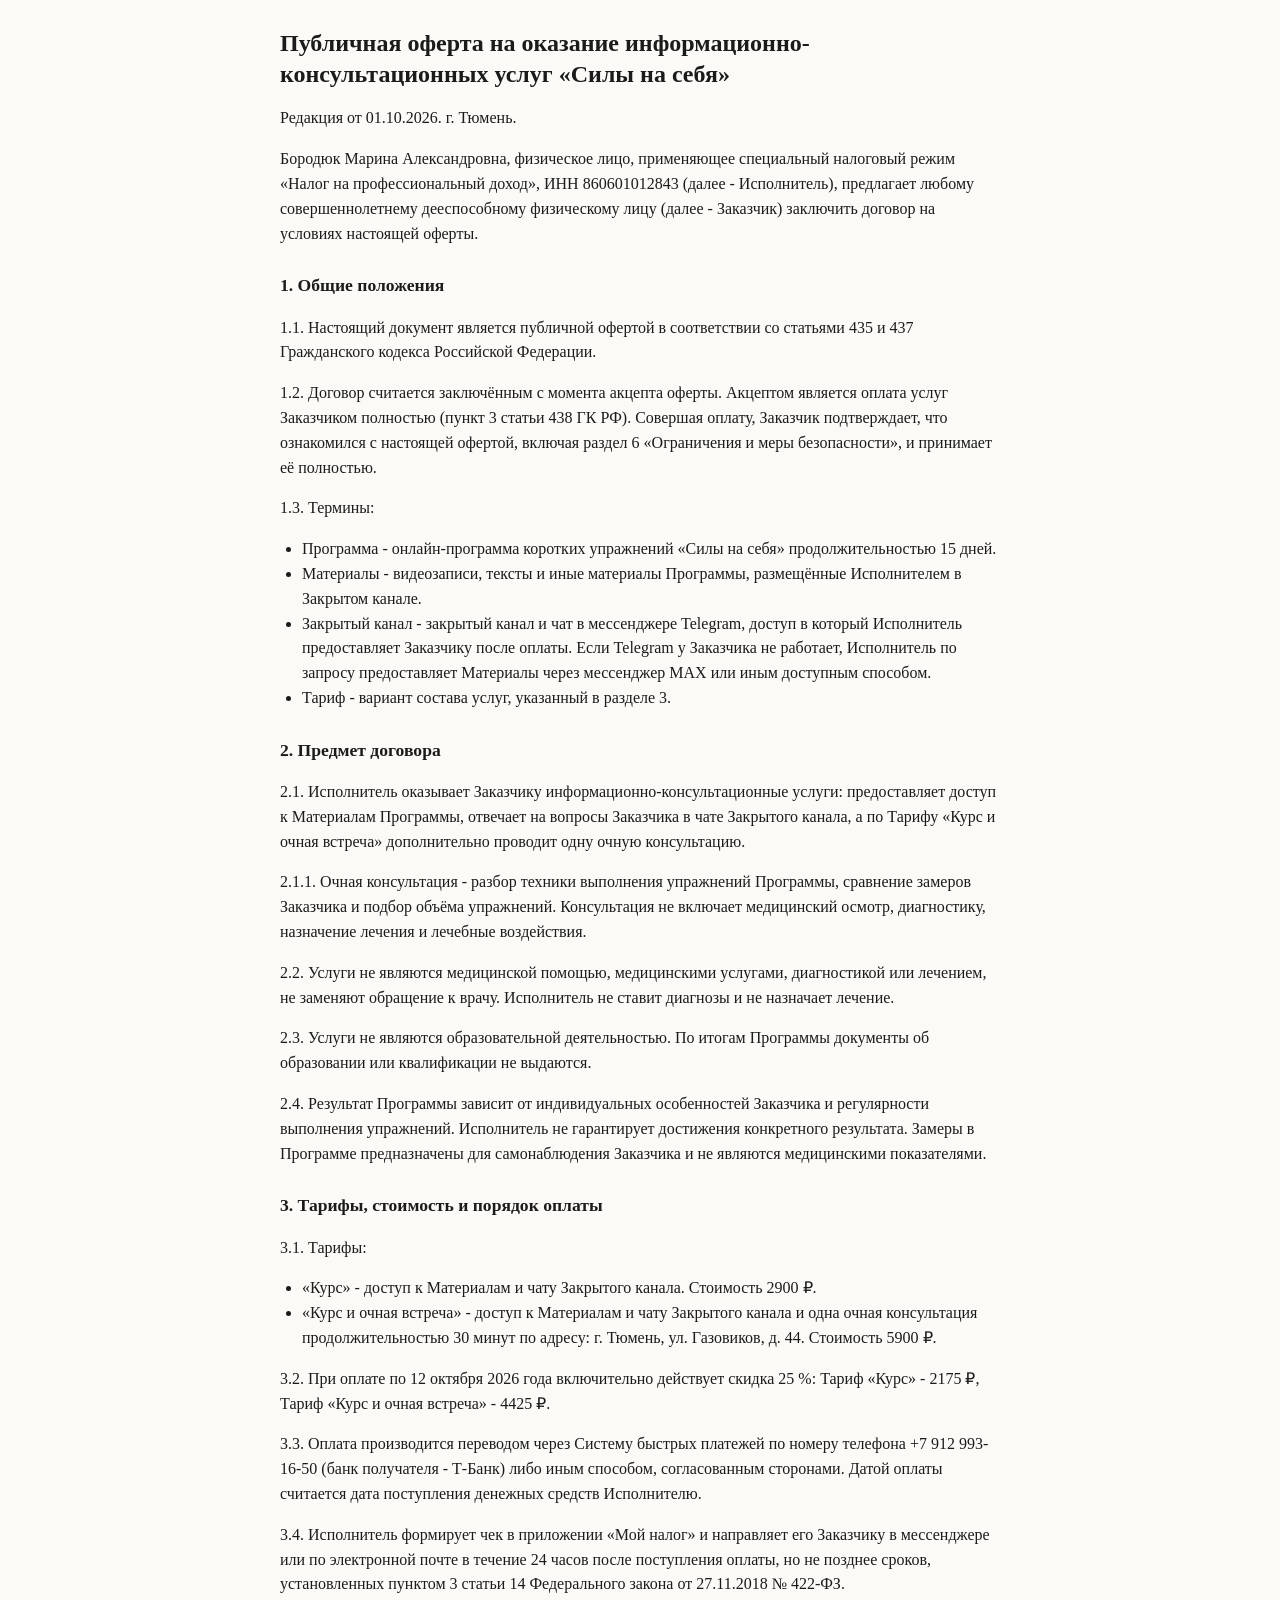
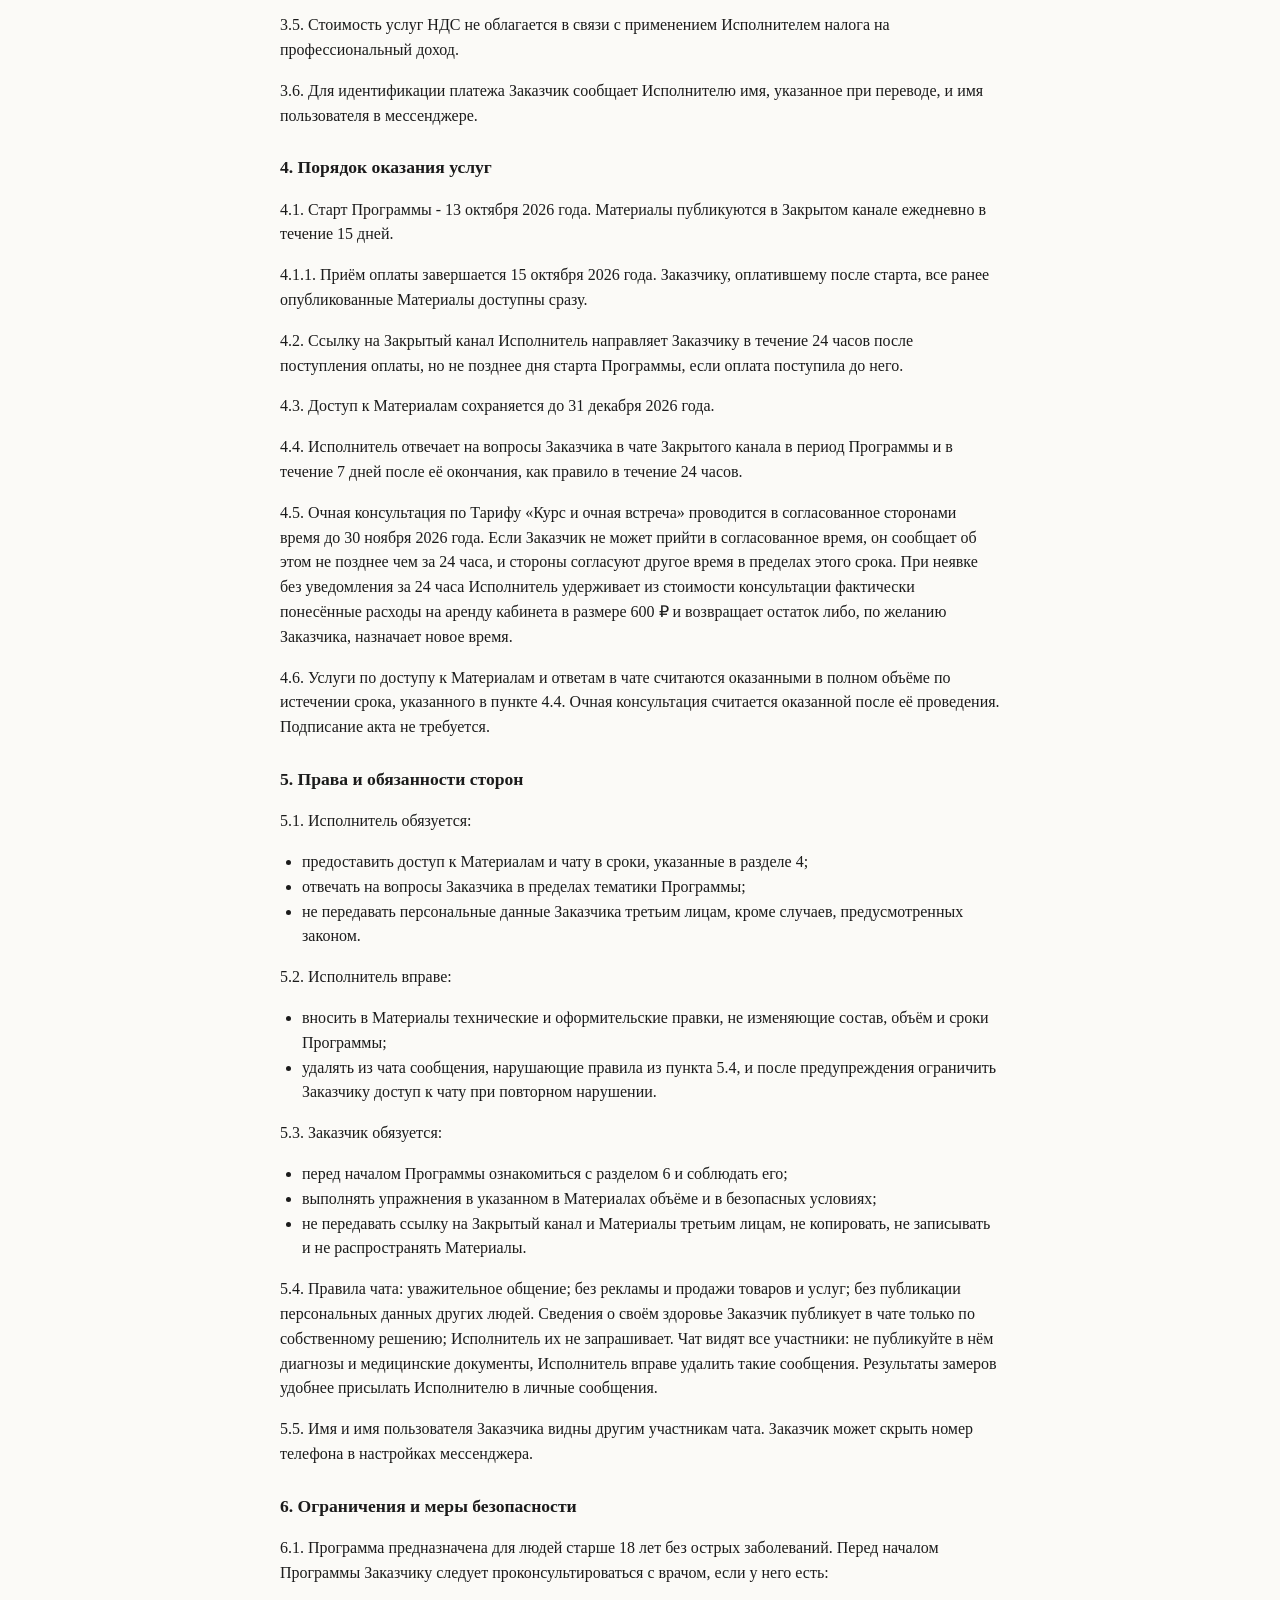
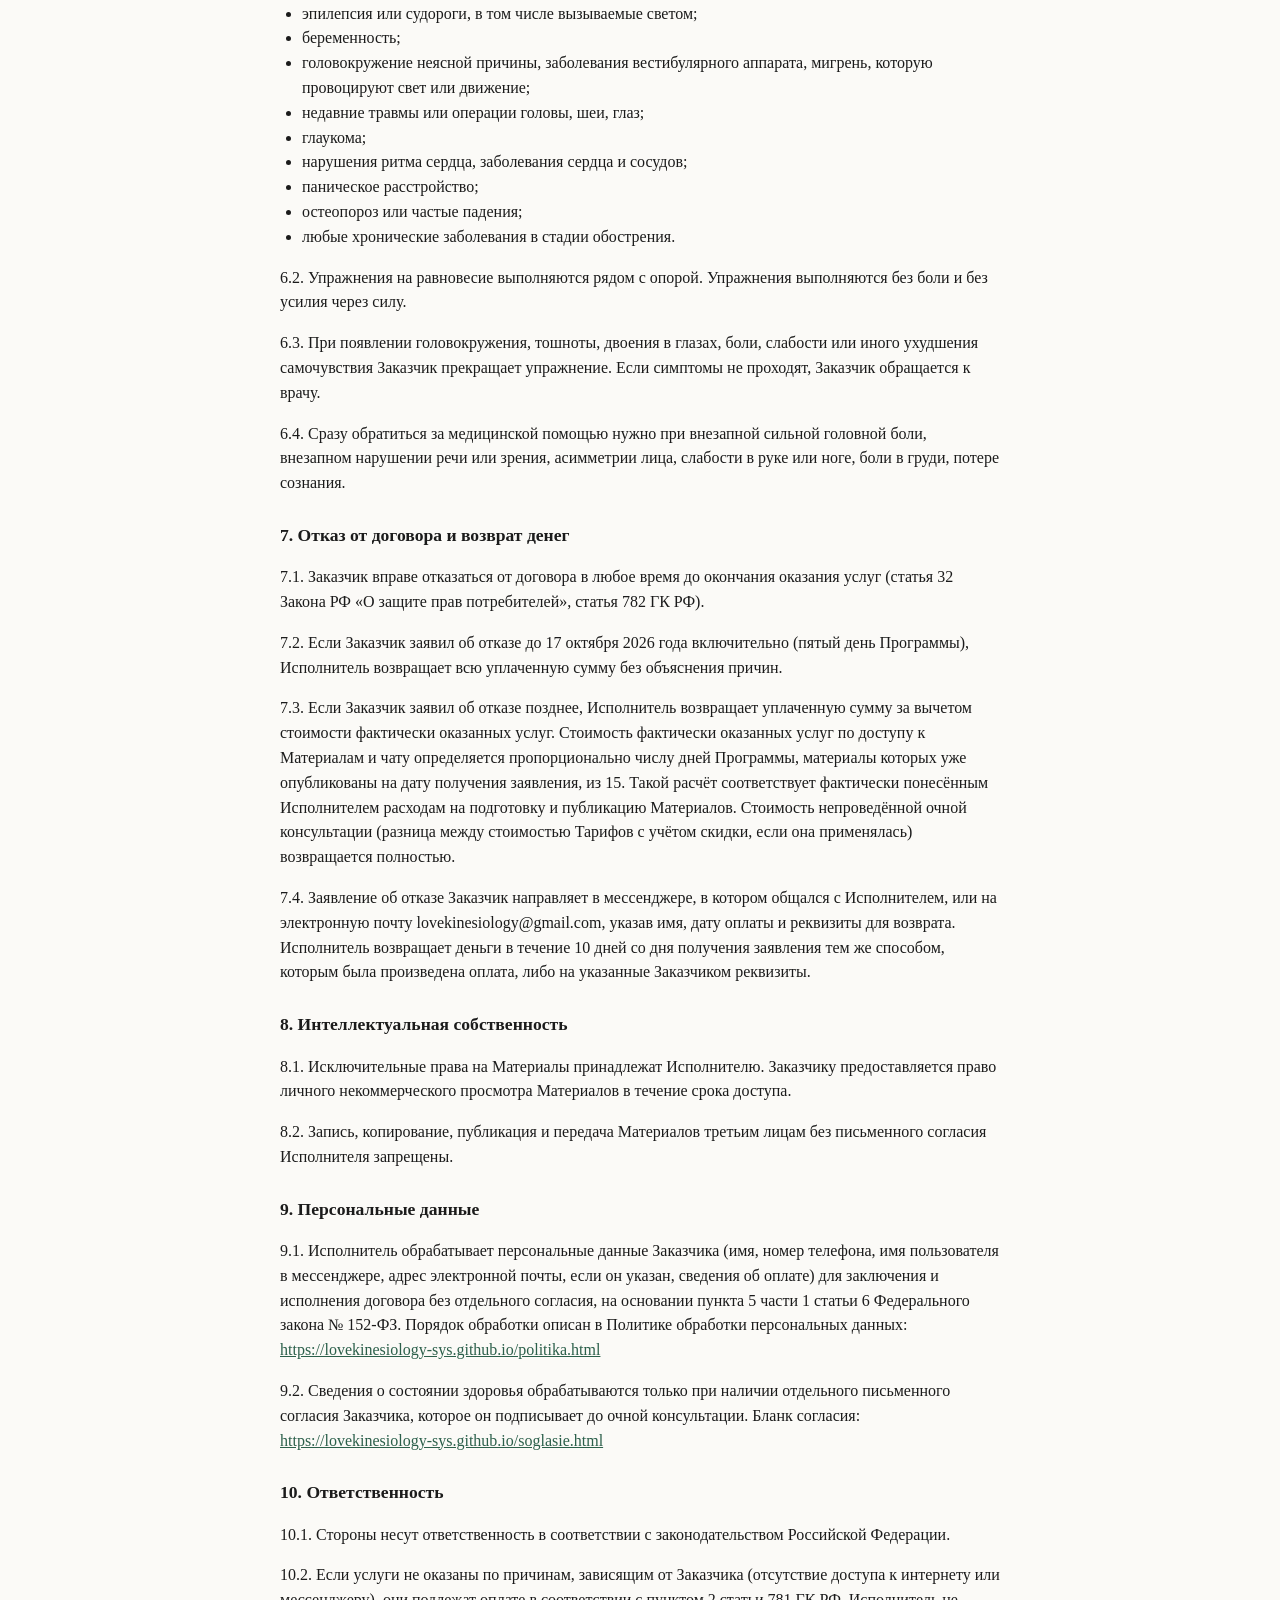
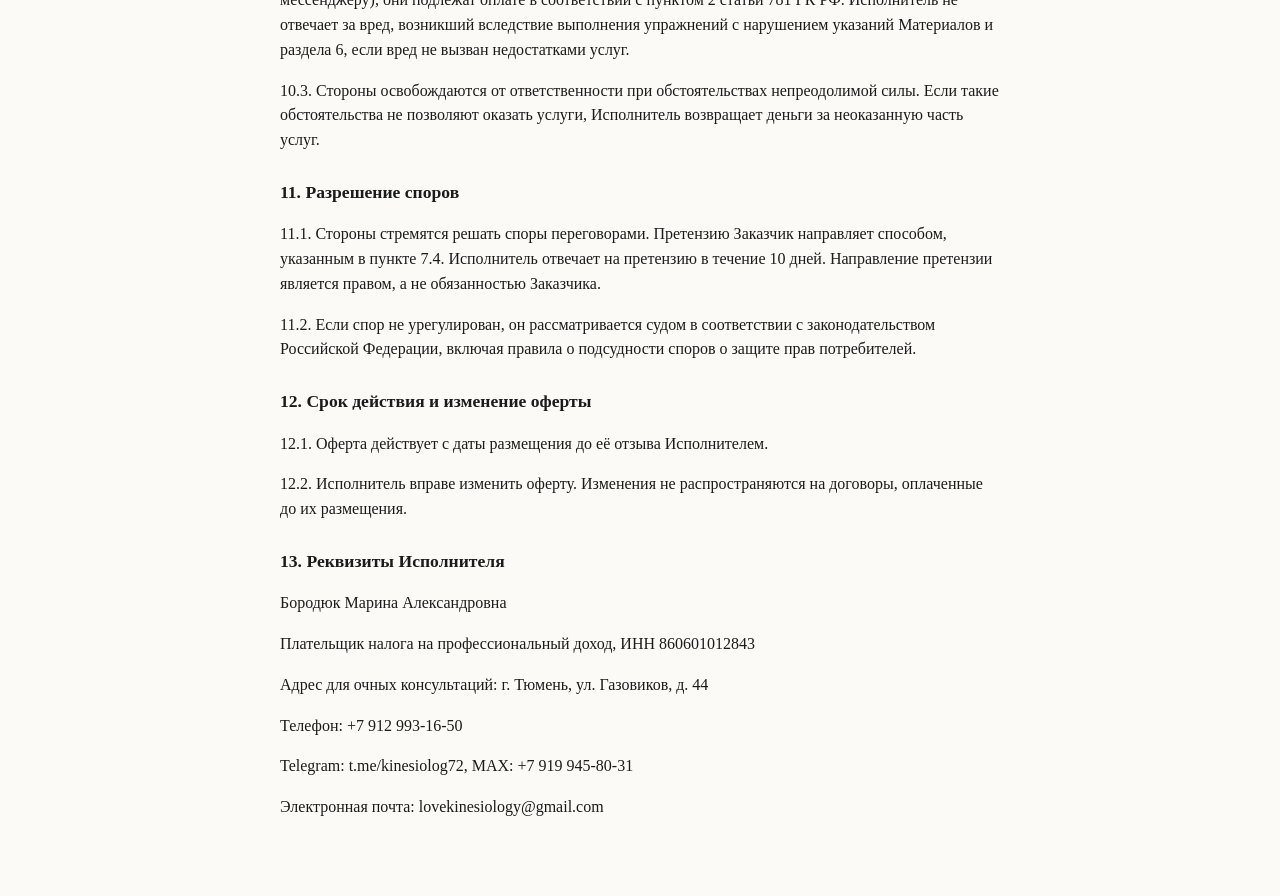
==== oferta.html @ 78948d93 "Add files via upload" ====
<!DOCTYPE html>
<html lang="ru"><head><meta charset="utf-8"><meta name="viewport" content="width=device-width, initial-scale=1">
<title>Публичная оферта «Силы на себя» - Марина Бородюк</title>
<style>
body{font-family:Georgia,"Times New Roman",serif;max-width:720px;margin:0 auto;padding:28px 20px 60px;line-height:1.55;color:#1b1b1b;background:#fbfaf7}
h1{font-size:1.5rem;line-height:1.3;margin:0 0 6px}h2{font-size:1.1rem;margin:26px 0 8px}
table{border-collapse:collapse;width:100%;margin:12px 0;font-size:.95rem}td,th{border:1px solid #d9d4c7;padding:8px;vertical-align:top;text-align:left;background:#fff}
a{color:#2b5f4a;word-break:break-word}ul{padding-left:22px}
</style></head><body>
<h1>Публичная оферта на оказание информационно-консультационных услуг «Силы на себя»</h1>
<p>Редакция от 01.10.2026. г. Тюмень.</p>
<p>Бородюк Марина Александровна, физическое лицо, применяющее специальный налоговый режим «Налог на профессиональный доход», ИНН 860601012843 (далее - Исполнитель), предлагает любому совершеннолетнему дееспособному физическому лицу (далее - Заказчик) заключить договор на условиях настоящей оферты.</p>
<h2>1. Общие положения</h2>
<p>1.1. Настоящий документ является публичной офертой в соответствии со статьями 435 и 437 Гражданского кодекса Российской Федерации.</p>
<p>1.2. Договор считается заключённым с момента акцепта оферты. Акцептом является оплата услуг Заказчиком полностью (пункт 3 статьи 438 ГК РФ). Совершая оплату, Заказчик подтверждает, что ознакомился с настоящей офертой, включая раздел 6 «Ограничения и меры безопасности», и принимает её полностью.</p>
<p>1.3. Термины:</p>
<ul>
<li>Программа - онлайн-программа коротких упражнений «Силы на себя» продолжительностью 15 дней.</li>
<li>Материалы - видеозаписи, тексты и иные материалы Программы, размещённые Исполнителем в Закрытом канале.</li>
<li>Закрытый канал - закрытый канал и чат в мессенджере Telegram, доступ в который Исполнитель предоставляет Заказчику после оплаты. Если Telegram у Заказчика не работает, Исполнитель по запросу предоставляет Материалы через мессенджер MAX или иным доступным способом.</li>
<li>Тариф - вариант состава услуг, указанный в разделе 3.</li>
</ul>
<h2>2. Предмет договора</h2>
<p>2.1. Исполнитель оказывает Заказчику информационно-консультационные услуги: предоставляет доступ к Материалам Программы, отвечает на вопросы Заказчика в чате Закрытого канала, а по Тарифу «Курс и очная встреча» дополнительно проводит одну очную консультацию.</p>
<p>2.1.1. Очная консультация - разбор техники выполнения упражнений Программы, сравнение замеров Заказчика и подбор объёма упражнений. Консультация не включает медицинский осмотр, диагностику, назначение лечения и лечебные воздействия.</p>
<p>2.2. Услуги не являются медицинской помощью, медицинскими услугами, диагностикой или лечением, не заменяют обращение к врачу. Исполнитель не ставит диагнозы и не назначает лечение.</p>
<p>2.3. Услуги не являются образовательной деятельностью. По итогам Программы документы об образовании или квалификации не выдаются.</p>
<p>2.4. Результат Программы зависит от индивидуальных особенностей Заказчика и регулярности выполнения упражнений. Исполнитель не гарантирует достижения конкретного результата. Замеры в Программе предназначены для самонаблюдения Заказчика и не являются медицинскими показателями.</p>
<h2>3. Тарифы, стоимость и порядок оплаты</h2>
<p>3.1. Тарифы:</p>
<ul>
<li>«Курс» - доступ к Материалам и чату Закрытого канала. Стоимость 2900 ₽.</li>
<li>«Курс и очная встреча» - доступ к Материалам и чату Закрытого канала и одна очная консультация продолжительностью 30 минут по адресу: г. Тюмень, ул. Газовиков, д. 44. Стоимость 5900 ₽.</li>
</ul>
<p>3.2. При оплате по 12 октября 2026 года включительно действует скидка 25 %: Тариф «Курс» - 2175 ₽, Тариф «Курс и очная встреча» - 4425 ₽.</p>
<p>3.3. Оплата производится переводом через Систему быстрых платежей по номеру телефона +7 912 993-16-50 (банк получателя - Т-Банк) либо иным способом, согласованным сторонами. Датой оплаты считается дата поступления денежных средств Исполнителю.</p>
<p>3.4. Исполнитель формирует чек в приложении «Мой налог» и направляет его Заказчику в мессенджере или по электронной почте в течение 24 часов после поступления оплаты, но не позднее сроков, установленных пунктом 3 статьи 14 Федерального закона от 27.11.2018 № 422-ФЗ.</p>
<p>3.5. Стоимость услуг НДС не облагается в связи с применением Исполнителем налога на профессиональный доход.</p>
<p>3.6. Для идентификации платежа Заказчик сообщает Исполнителю имя, указанное при переводе, и имя пользователя в мессенджере.</p>
<h2>4. Порядок оказания услуг</h2>
<p>4.1. Старт Программы - 13 октября 2026 года. Материалы публикуются в Закрытом канале ежедневно в течение 15 дней.</p>
<p>4.1.1. Приём оплаты завершается 15 октября 2026 года. Заказчику, оплатившему после старта, все ранее опубликованные Материалы доступны сразу.</p>
<p>4.2. Ссылку на Закрытый канал Исполнитель направляет Заказчику в течение 24 часов после поступления оплаты, но не позднее дня старта Программы, если оплата поступила до него.</p>
<p>4.3. Доступ к Материалам сохраняется до 31 декабря 2026 года.</p>
<p>4.4. Исполнитель отвечает на вопросы Заказчика в чате Закрытого канала в период Программы и в течение 7 дней после её окончания, как правило в течение 24 часов.</p>
<p>4.5. Очная консультация по Тарифу «Курс и очная встреча» проводится в согласованное сторонами время до 30 ноября 2026 года. Если Заказчик не может прийти в согласованное время, он сообщает об этом не позднее чем за 24 часа, и стороны согласуют другое время в пределах этого срока. При неявке без уведомления за 24 часа Исполнитель удерживает из стоимости консультации фактически понесённые расходы на аренду кабинета в размере 600 ₽ и возвращает остаток либо, по желанию Заказчика, назначает новое время.</p>
<p>4.6. Услуги по доступу к Материалам и ответам в чате считаются оказанными в полном объёме по истечении срока, указанного в пункте 4.4. Очная консультация считается оказанной после её проведения. Подписание акта не требуется.</p>
<h2>5. Права и обязанности сторон</h2>
<p>5.1. Исполнитель обязуется:</p>
<ul>
<li>предоставить доступ к Материалам и чату в сроки, указанные в разделе 4;</li>
<li>отвечать на вопросы Заказчика в пределах тематики Программы;</li>
<li>не передавать персональные данные Заказчика третьим лицам, кроме случаев, предусмотренных законом.</li>
</ul>
<p>5.2. Исполнитель вправе:</p>
<ul>
<li>вносить в Материалы технические и оформительские правки, не изменяющие состав, объём и сроки Программы;</li>
<li>удалять из чата сообщения, нарушающие правила из пункта 5.4, и после предупреждения ограничить Заказчику доступ к чату при повторном нарушении.</li>
</ul>
<p>5.3. Заказчик обязуется:</p>
<ul>
<li>перед началом Программы ознакомиться с разделом 6 и соблюдать его;</li>
<li>выполнять упражнения в указанном в Материалах объёме и в безопасных условиях;</li>
<li>не передавать ссылку на Закрытый канал и Материалы третьим лицам, не копировать, не записывать и не распространять Материалы.</li>
</ul>
<p>5.4. Правила чата: уважительное общение; без рекламы и продажи товаров и услуг; без публикации персональных данных других людей. Сведения о своём здоровье Заказчик публикует в чате только по собственному решению; Исполнитель их не запрашивает. Чат видят все участники: не публикуйте в нём диагнозы и медицинские документы, Исполнитель вправе удалить такие сообщения. Результаты замеров удобнее присылать Исполнителю в личные сообщения.</p>
<p>5.5. Имя и имя пользователя Заказчика видны другим участникам чата. Заказчик может скрыть номер телефона в настройках мессенджера.</p>
<h2>6. Ограничения и меры безопасности</h2>
<p>6.1. Программа предназначена для людей старше 18 лет без острых заболеваний. Перед началом Программы Заказчику следует проконсультироваться с врачом, если у него есть:</p>
<ul>
<li>эпилепсия или судороги, в том числе вызываемые светом;</li>
<li>беременность;</li>
<li>головокружение неясной причины, заболевания вестибулярного аппарата, мигрень, которую провоцируют свет или движение;</li>
<li>недавние травмы или операции головы, шеи, глаз;</li>
<li>глаукома;</li>
<li>нарушения ритма сердца, заболевания сердца и сосудов;</li>
<li>паническое расстройство;</li>
<li>остеопороз или частые падения;</li>
<li>любые хронические заболевания в стадии обострения.</li>
</ul>
<p>6.2. Упражнения на равновесие выполняются рядом с опорой. Упражнения выполняются без боли и без усилия через силу.</p>
<p>6.3. При появлении головокружения, тошноты, двоения в глазах, боли, слабости или иного ухудшения самочувствия Заказчик прекращает упражнение. Если симптомы не проходят, Заказчик обращается к врачу.</p>
<p>6.4. Сразу обратиться за медицинской помощью нужно при внезапной сильной головной боли, внезапном нарушении речи или зрения, асимметрии лица, слабости в руке или ноге, боли в груди, потере сознания.</p>
<h2>7. Отказ от договора и возврат денег</h2>
<p>7.1. Заказчик вправе отказаться от договора в любое время до окончания оказания услуг (статья 32 Закона РФ «О защите прав потребителей», статья 782 ГК РФ).</p>
<p>7.2. Если Заказчик заявил об отказе до 17 октября 2026 года включительно (пятый день Программы), Исполнитель возвращает всю уплаченную сумму без объяснения причин.</p>
<p>7.3. Если Заказчик заявил об отказе позднее, Исполнитель возвращает уплаченную сумму за вычетом стоимости фактически оказанных услуг. Стоимость фактически оказанных услуг по доступу к Материалам и чату определяется пропорционально числу дней Программы, материалы которых уже опубликованы на дату получения заявления, из 15. Такой расчёт соответствует фактически понесённым Исполнителем расходам на подготовку и публикацию Материалов. Стоимость непроведённой очной консультации (разница между стоимостью Тарифов с учётом скидки, если она применялась) возвращается полностью.</p>
<p>7.4. Заявление об отказе Заказчик направляет в мессенджере, в котором общался с Исполнителем, или на электронную почту lovekinesiology@gmail.com, указав имя, дату оплаты и реквизиты для возврата. Исполнитель возвращает деньги в течение 10 дней со дня получения заявления тем же способом, которым была произведена оплата, либо на указанные Заказчиком реквизиты.</p>
<h2>8. Интеллектуальная собственность</h2>
<p>8.1. Исключительные права на Материалы принадлежат Исполнителю. Заказчику предоставляется право личного некоммерческого просмотра Материалов в течение срока доступа.</p>
<p>8.2. Запись, копирование, публикация и передача Материалов третьим лицам без письменного согласия Исполнителя запрещены.</p>
<h2>9. Персональные данные</h2>
<p>9.1. Исполнитель обрабатывает персональные данные Заказчика (имя, номер телефона, имя пользователя в мессенджере, адрес электронной почты, если он указан, сведения об оплате) для заключения и исполнения договора без отдельного согласия, на основании пункта 5 части 1 статьи 6 Федерального закона № 152-ФЗ. Порядок обработки описан в Политике обработки персональных данных: <a href="https://lovekinesiology-sys.github.io/politika.html">https://lovekinesiology-sys.github.io/politika.html</a></p>
<p>9.2. Сведения о состоянии здоровья обрабатываются только при наличии отдельного письменного согласия Заказчика, которое он подписывает до очной консультации. Бланк согласия: <a href="https://lovekinesiology-sys.github.io/soglasie.html">https://lovekinesiology-sys.github.io/soglasie.html</a></p>
<h2>10. Ответственность</h2>
<p>10.1. Стороны несут ответственность в соответствии с законодательством Российской Федерации.</p>
<p>10.2. Если услуги не оказаны по причинам, зависящим от Заказчика (отсутствие доступа к интернету или мессенджеру), они подлежат оплате в соответствии с пунктом 2 статьи 781 ГК РФ. Исполнитель не отвечает за вред, возникший вследствие выполнения упражнений с нарушением указаний Материалов и раздела 6, если вред не вызван недостатками услуг.</p>
<p>10.3. Стороны освобождаются от ответственности при обстоятельствах непреодолимой силы. Если такие обстоятельства не позволяют оказать услуги, Исполнитель возвращает деньги за неоказанную часть услуг.</p>
<h2>11. Разрешение споров</h2>
<p>11.1. Стороны стремятся решать споры переговорами. Претензию Заказчик направляет способом, указанным в пункте 7.4. Исполнитель отвечает на претензию в течение 10 дней. Направление претензии является правом, а не обязанностью Заказчика.</p>
<p>11.2. Если спор не урегулирован, он рассматривается судом в соответствии с законодательством Российской Федерации, включая правила о подсудности споров о защите прав потребителей.</p>
<h2>12. Срок действия и изменение оферты</h2>
<p>12.1. Оферта действует с даты размещения до её отзыва Исполнителем.</p>
<p>12.2. Исполнитель вправе изменить оферту. Изменения не распространяются на договоры, оплаченные до их размещения.</p>
<h2>13. Реквизиты Исполнителя</h2>
<p>Бородюк Марина Александровна</p>
<p>Плательщик налога на профессиональный доход, ИНН 860601012843</p>
<p>Адрес для очных консультаций: г. Тюмень, ул. Газовиков, д. 44</p>
<p>Телефон: +7 912 993-16-50</p>
<p>Telegram: t.me/kinesiolog72, MAX: +7 919 945-80-31</p>
<p>Электронная почта: lovekinesiology@gmail.com</p>
</body></html>
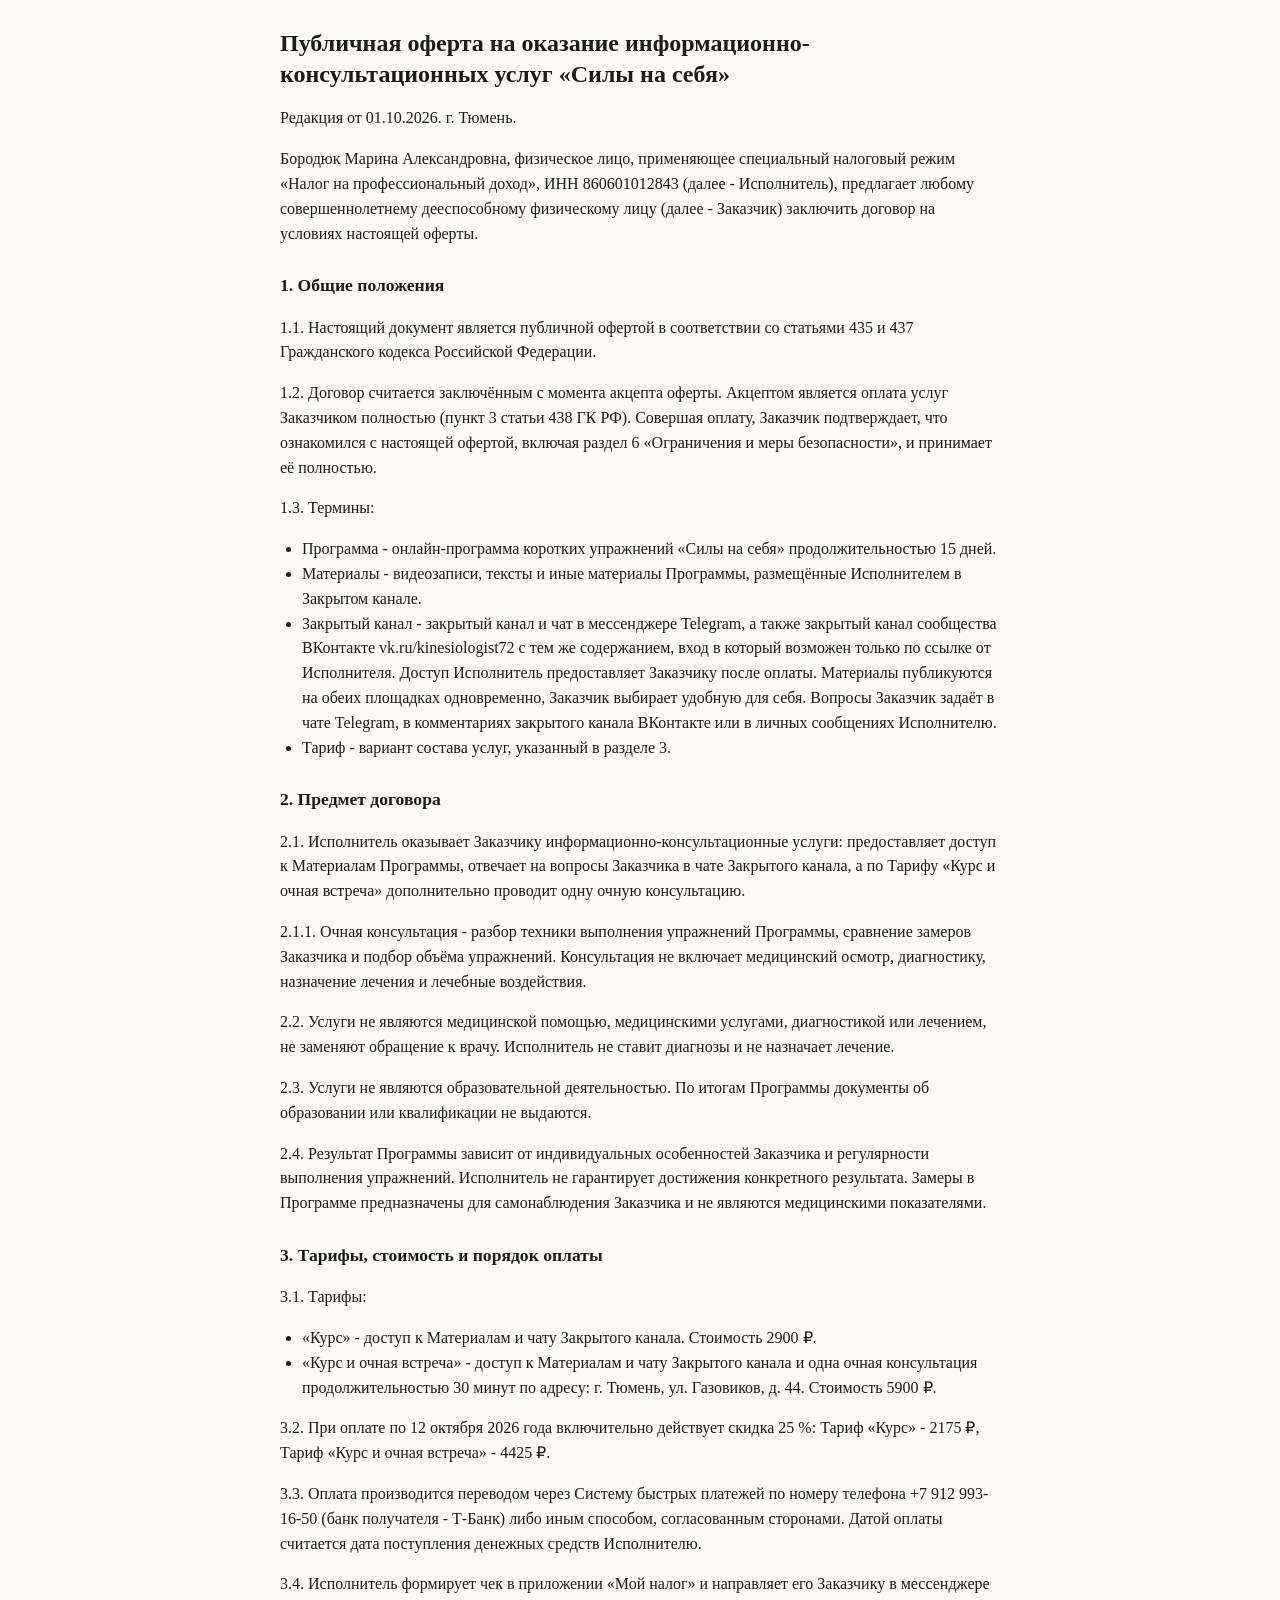
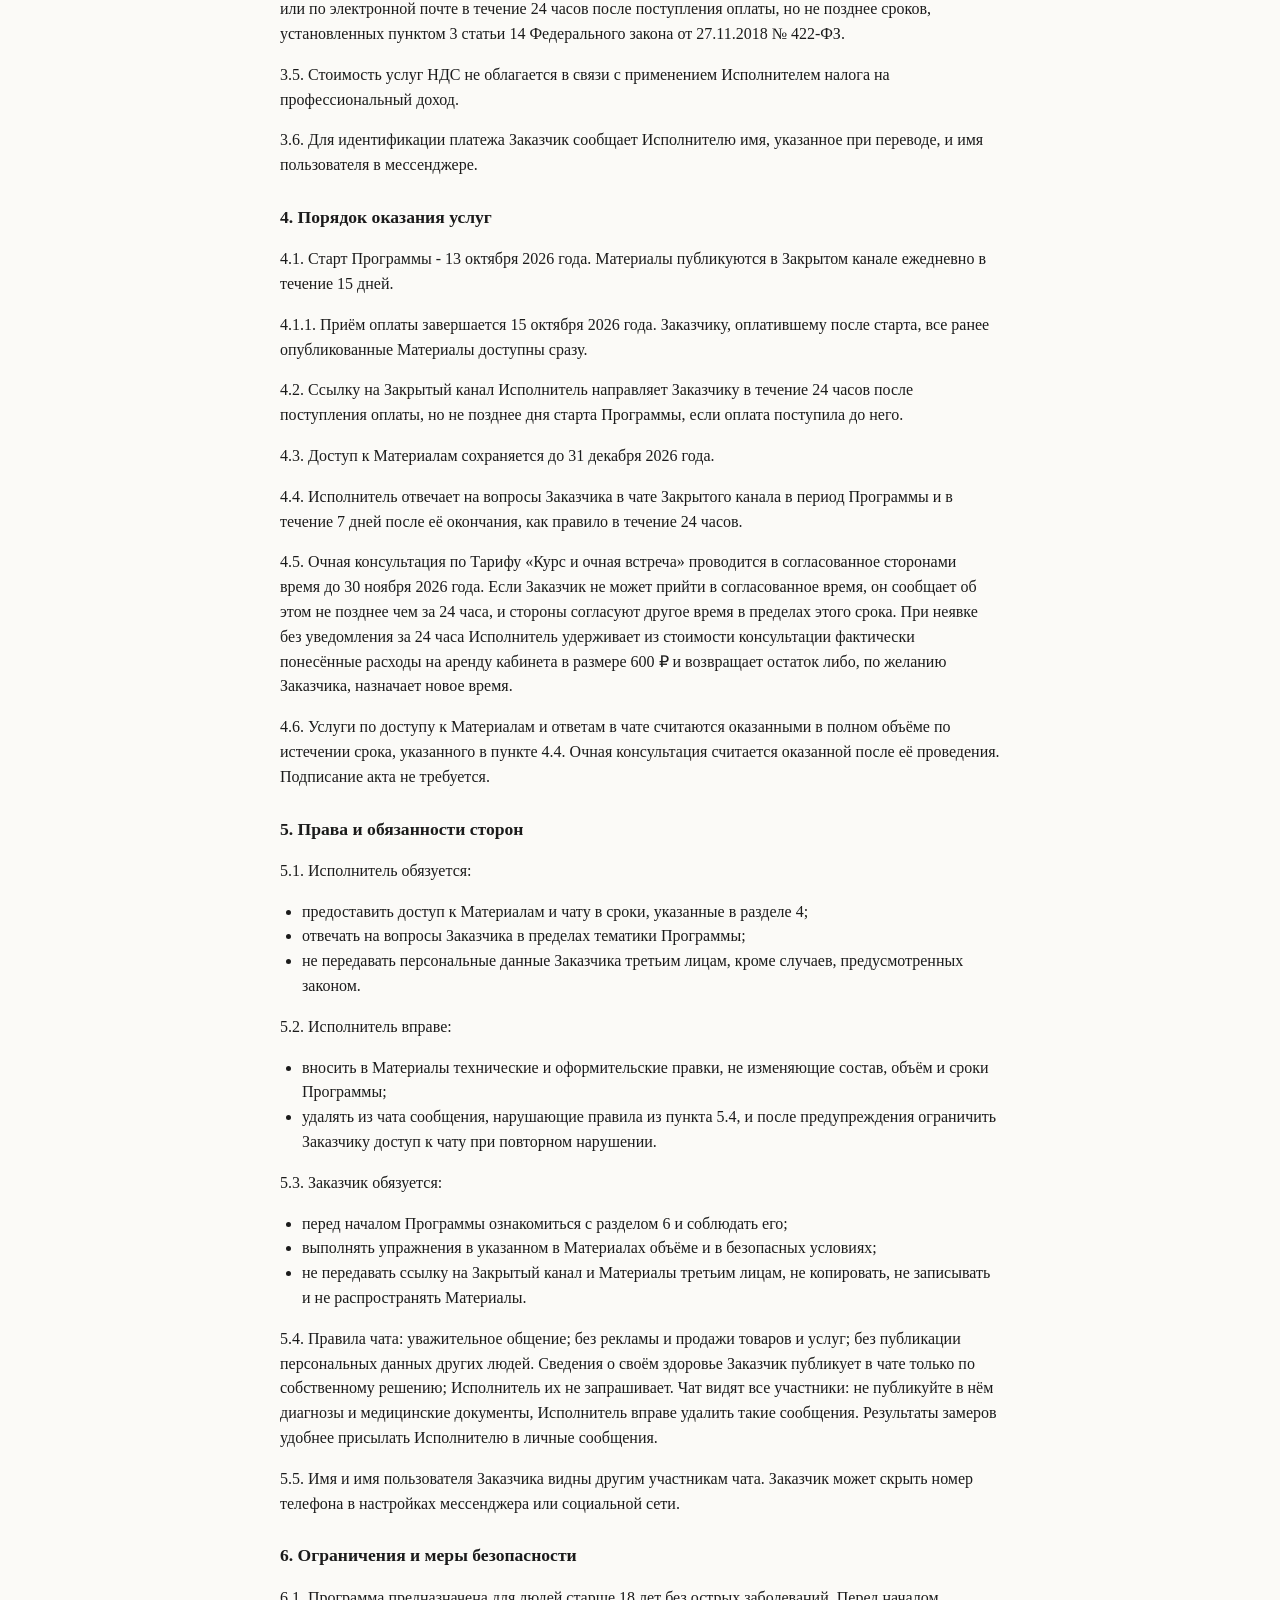
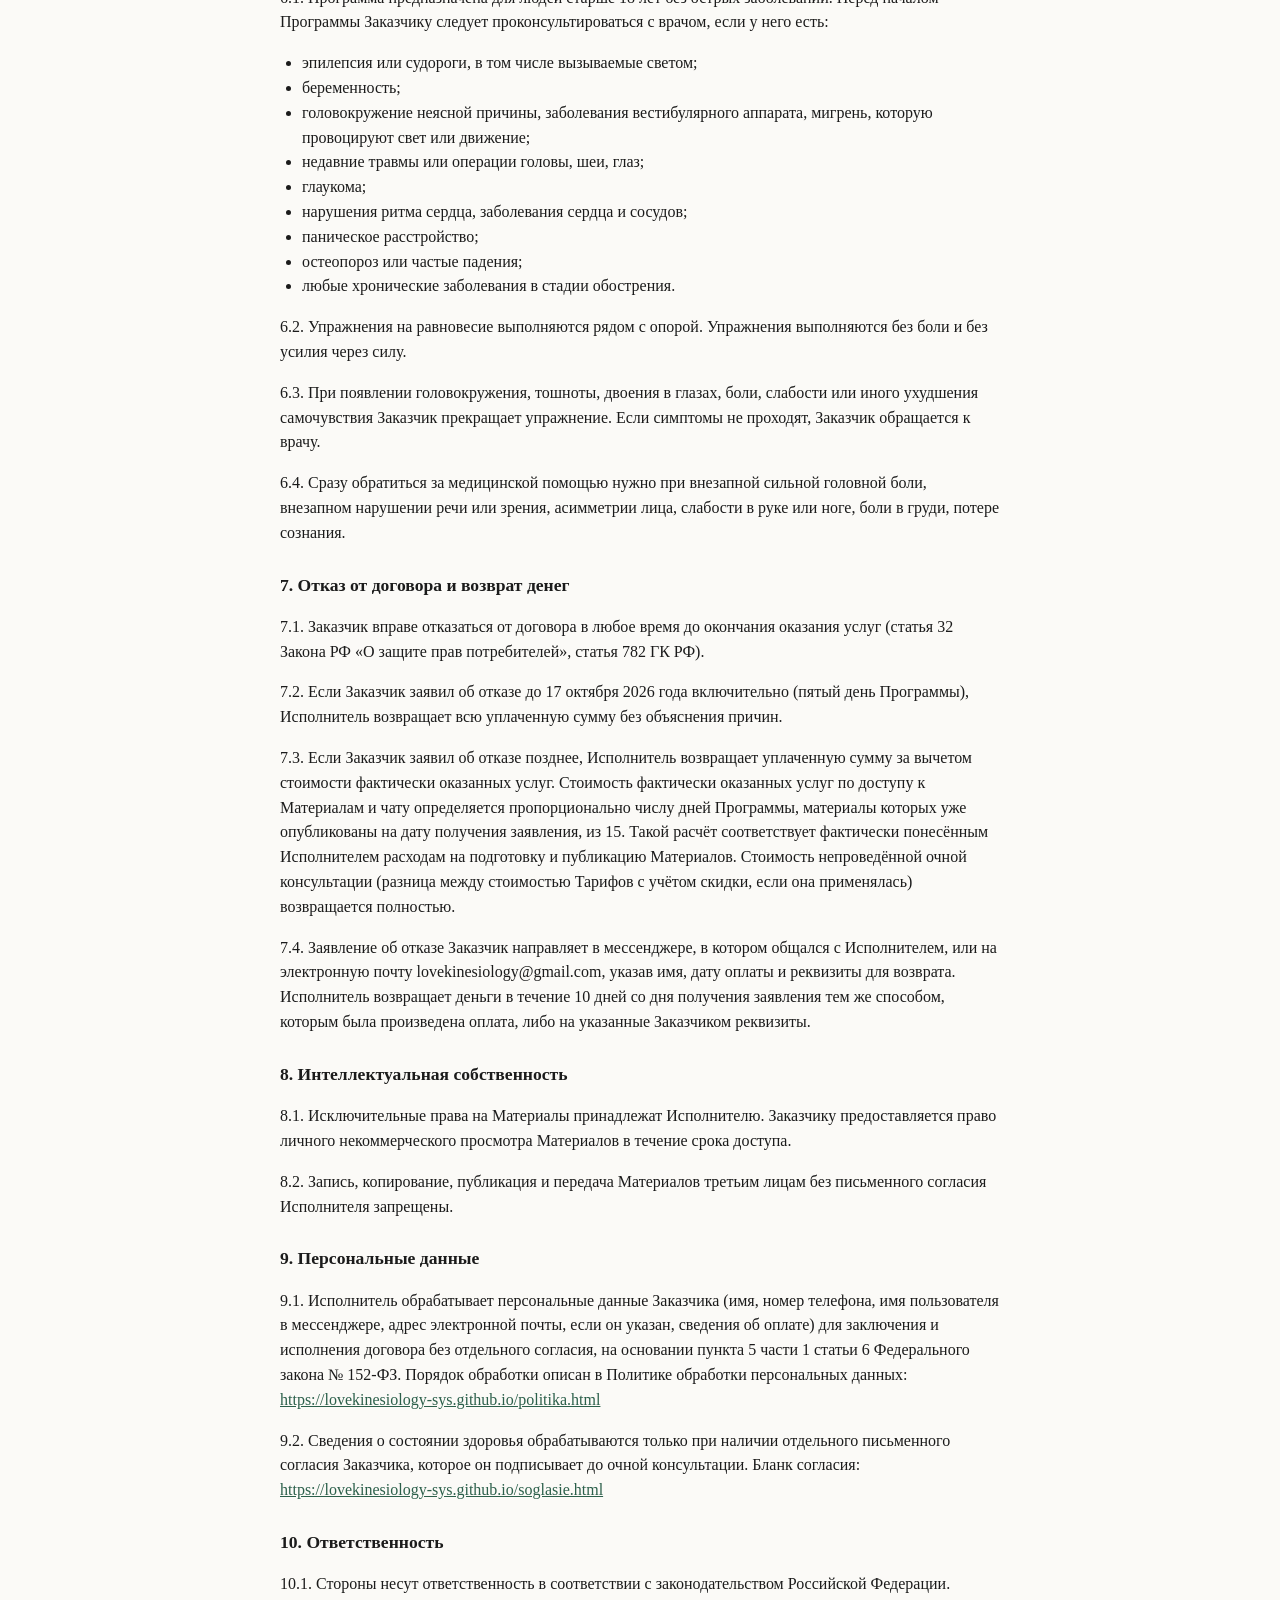
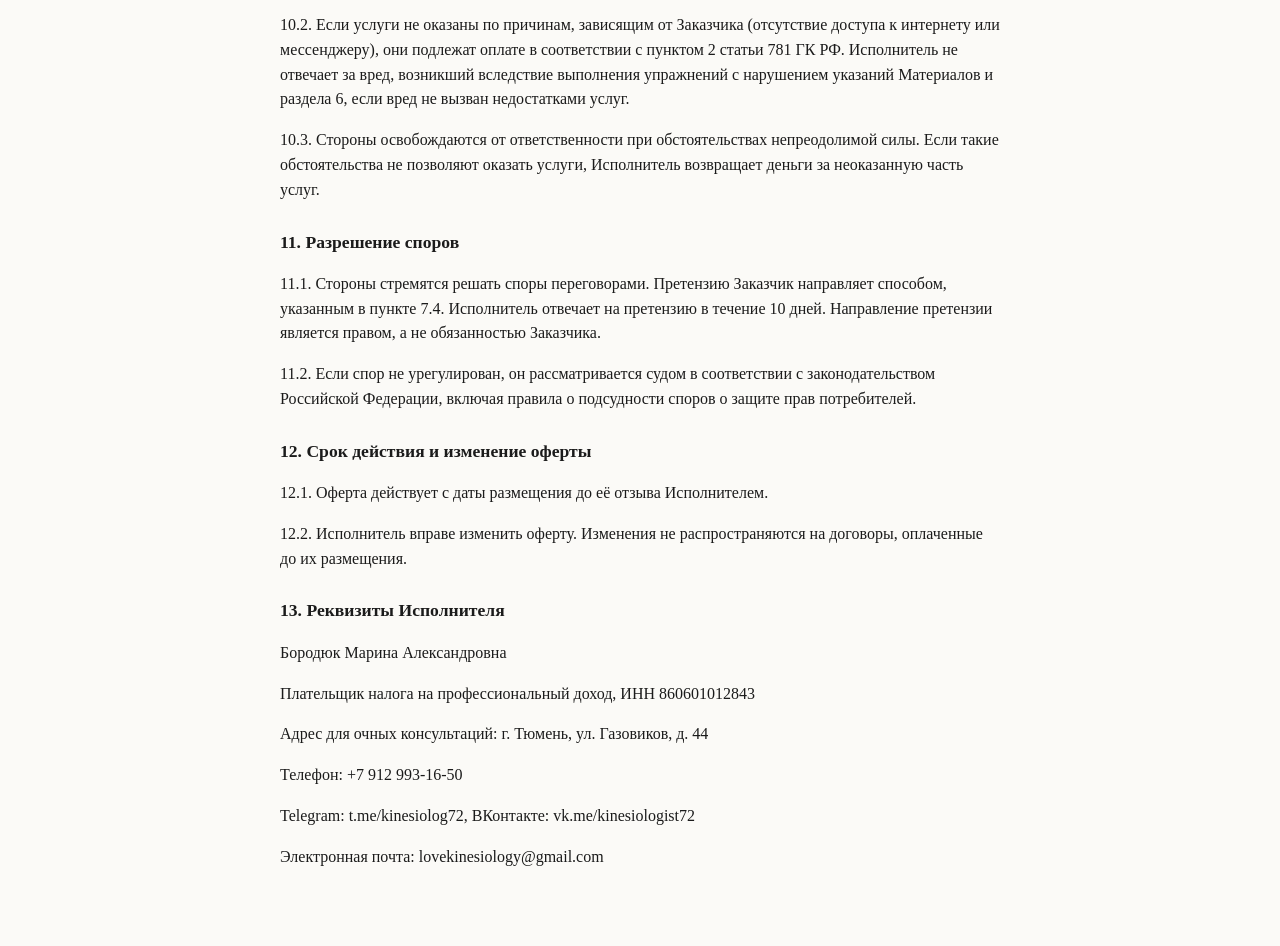
==== commit 7103ab35: "Oferta: Telegram + VK channel, MAX removed" ====
--- a/oferta.html
+++ b/oferta.html
@@ -17,7 +17,7 @@
 <ul>
 <li>Программа - онлайн-программа коротких упражнений «Силы на себя» продолжительностью 15 дней.</li>
 <li>Материалы - видеозаписи, тексты и иные материалы Программы, размещённые Исполнителем в Закрытом канале.</li>
-<li>Закрытый канал - закрытый канал и чат в мессенджере Telegram, доступ в который Исполнитель предоставляет Заказчику после оплаты. Если Telegram у Заказчика не работает, Исполнитель по запросу предоставляет Материалы через мессенджер MAX или иным доступным способом.</li>
+<li>Закрытый канал - закрытый канал и чат в мессенджере Telegram, а также закрытый канал сообщества ВКонтакте vk.ru/kinesiologist72 с тем же содержанием, вход в который возможен только по ссылке от Исполнителя. Доступ Исполнитель предоставляет Заказчику после оплаты. Материалы публикуются на обеих площадках одновременно, Заказчик выбирает удобную для себя. Вопросы Заказчик задаёт в чате Telegram, в комментариях закрытого канала ВКонтакте или в личных сообщениях Исполнителю.</li>
 <li>Тариф - вариант состава услуг, указанный в разделе 3.</li>
 </ul>
 <h2>2. Предмет договора</h2>
@@ -64,7 +64,7 @@
 <li>не передавать ссылку на Закрытый канал и Материалы третьим лицам, не копировать, не записывать и не распространять Материалы.</li>
 </ul>
 <p>5.4. Правила чата: уважительное общение; без рекламы и продажи товаров и услуг; без публикации персональных данных других людей. Сведения о своём здоровье Заказчик публикует в чате только по собственному решению; Исполнитель их не запрашивает. Чат видят все участники: не публикуйте в нём диагнозы и медицинские документы, Исполнитель вправе удалить такие сообщения. Результаты замеров удобнее присылать Исполнителю в личные сообщения.</p>
-<p>5.5. Имя и имя пользователя Заказчика видны другим участникам чата. Заказчик может скрыть номер телефона в настройках мессенджера.</p>
+<p>5.5. Имя и имя пользователя Заказчика видны другим участникам чата. Заказчик может скрыть номер телефона в настройках мессенджера или социальной сети.</p>
 <h2>6. Ограничения и меры безопасности</h2>
 <p>6.1. Программа предназначена для людей старше 18 лет без острых заболеваний. Перед началом Программы Заказчику следует проконсультироваться с врачом, если у него есть:</p>
 <ul>
@@ -107,6 +107,6 @@
 <p>Плательщик налога на профессиональный доход, ИНН 860601012843</p>
 <p>Адрес для очных консультаций: г. Тюмень, ул. Газовиков, д. 44</p>
 <p>Телефон: +7 912 993-16-50</p>
-<p>Telegram: t.me/kinesiolog72, MAX: +7 919 945-80-31</p>
+<p>Telegram: t.me/kinesiolog72, ВКонтакте: vk.me/kinesiologist72</p>
 <p>Электронная почта: lovekinesiology@gmail.com</p>
 </body></html>
